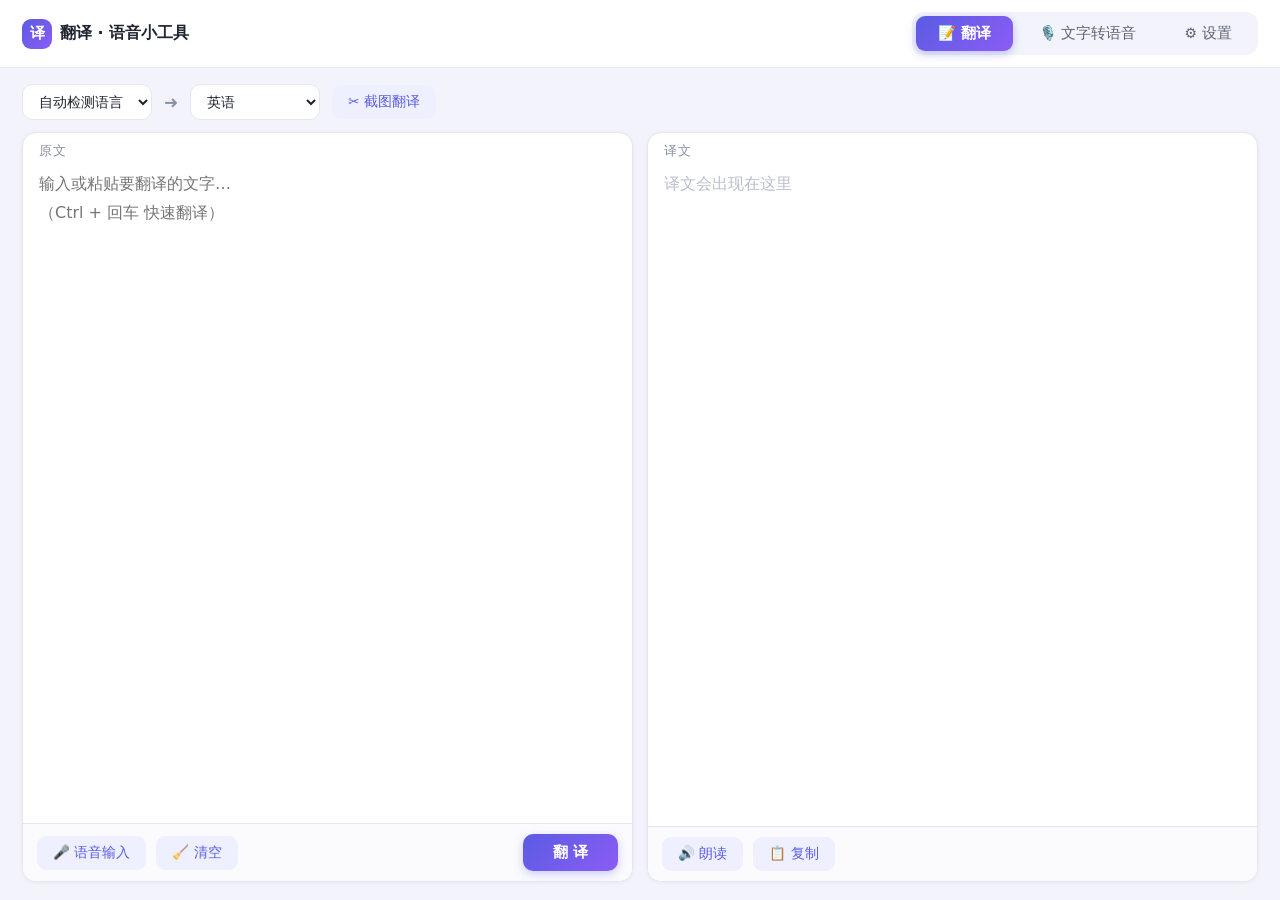
==== TranslationTool/static/index.html @ 1ee034ca "初始提交：Windows 实用小工具合集（仅源码） 收录 5 个工具：ApkInstallTool / FileTransferTool / InstallationTools / Translati" ====
<!DOCTYPE html>
<html lang="zh-CN">
<head>
<meta charset="UTF-8">
<meta name="viewport" content="width=device-width, initial-scale=1.0">
<title>翻译 · 语音小工具</title>
<style>
  :root{
    --bg:#f3f4fb; --card:#ffffff; --ink:#1f2430; --muted:#8a90a3;
    --line:#e4e6f0; --brand:#5b5ce2; --brand2:#8b5cf6; --brand-soft:#eef0ff;
    --grad:linear-gradient(135deg,#5b5ce2,#8b5cf6);
  }
  *{margin:0; padding:0; box-sizing:border-box;}
  html,body{height:100%;}
  body{
    font-family:"Microsoft YaHei","PingFang SC",-apple-system,system-ui,sans-serif;
    background:var(--bg); color:var(--ink); font-size:15px;
    display:flex; flex-direction:column; overflow:hidden;
  }

  /* ===== 顶栏：品牌 + 页签 ===== */
  header{
    flex:none; display:flex; align-items:center; gap:18px;
    padding:12px 22px; background:var(--card); border-bottom:1px solid var(--line);
  }
  .brand{font-size:16px; font-weight:700; display:flex; align-items:center; gap:8px; white-space:nowrap;}
  .brand .logo{
    width:30px; height:30px; border-radius:9px; background:var(--grad);
    color:#fff; display:flex; align-items:center; justify-content:center; font-size:15px;
  }
  .tabs{
    margin-left:auto; display:flex; background:var(--bg);
    border-radius:12px; padding:4px; gap:4px;
  }
  .tab{
    border:none; background:transparent; cursor:pointer;
    padding:8px 22px; border-radius:9px; font-size:14.5px; font-family:inherit;
    color:#5d6275; transition:all .15s; white-space:nowrap;
  }
  .tab:hover{color:var(--brand);}
  .tab.active{background:var(--grad); color:#fff; font-weight:600; box-shadow:0 3px 10px rgba(91,92,226,.35);}

  /* ===== 页面容器 ===== */
  main{flex:1; min-height:0; padding:16px 22px 18px;}
  .page{display:none; height:100%;}
  .page.active{display:flex; flex-direction:column; gap:12px;}

  select,button{font-family:inherit;}
  select{
    font-size:14px; padding:8px 12px; border-radius:10px;
    border:1px solid var(--line); background:var(--card); cursor:pointer; color:var(--ink);
  }
  select:focus,textarea:focus{outline:2px solid var(--brand); border-color:transparent;}

  .btn-main{
    background:var(--grad); color:#fff; border:none; cursor:pointer;
    padding:9px 30px; font-size:15px; border-radius:10px; font-weight:600;
    box-shadow:0 3px 10px rgba(91,92,226,.3); transition:opacity .15s, transform .1s;
  }
  .btn-main:hover{opacity:.92;}
  .btn-main:active{transform:scale(.98);}
  .btn-main:disabled{opacity:.5; cursor:not-allowed;}
  .btn-ghost{
    background:var(--brand-soft); color:var(--brand); border:none; cursor:pointer;
    padding:8px 16px; border-radius:9px; font-size:13.5px;
  }
  .btn-ghost:hover{background:#e1e4ff;}

  .hint{font-size:13px; color:var(--muted);}
  .hint.err{color:#d33;}
  .hint.ok{color:#16a34a;}
  .spin{display:inline-block; animation:r 1s linear infinite;}
  @keyframes r{to{transform:rotate(360deg);}}

  /* ===== 翻译页：左右双栏 ===== */
  .lang-bar{flex:none; display:flex; align-items:center; gap:12px;}
  .lang-bar .arrow{color:var(--muted); font-size:17px;}
  .panes{flex:1; min-height:0; display:flex; gap:14px;}
  .pane{
    flex:1; min-width:0; display:flex; flex-direction:column;
    background:var(--card); border:1px solid var(--line); border-radius:14px;
    overflow:hidden; box-shadow:0 1px 4px rgba(31,36,48,.05);
  }
  .pane-label{flex:none; font-size:12.5px; color:var(--muted); letter-spacing:.06em; padding:10px 16px 0;}
  .pane textarea{
    flex:1; min-height:0; border:none; resize:none; padding:10px 16px 12px;
    font-size:16px; line-height:1.8; font-family:inherit; background:transparent;
  }
  .pane .result{
    flex:1; min-height:0; overflow:auto; padding:10px 16px 12px;
    font-size:16px; line-height:1.8; white-space:pre-wrap;
    user-select:text; -webkit-user-select:text; cursor:text;
  }
  .pane .result::selection{background:#cfd2ff;}
  .pane .result:empty::before{content:"译文会出现在这里"; color:#b9bdcc;}
  .pane-foot{
    flex:none; display:flex; align-items:center; gap:10px;
    padding:10px 14px; border-top:1px solid var(--line); background:#fbfbfe;
  }
  .pane-foot .grow{flex:1;}
  audio{height:34px;}
  #trAudio{display:none; width:240px;}

  /* ===== 文字转语音页 ===== */
  .tts-card{
    flex:1; min-height:0; display:flex; flex-direction:column;
    background:var(--card); border:1px solid var(--line); border-radius:14px;
    overflow:hidden; box-shadow:0 1px 4px rgba(31,36,48,.05);
  }
  .tts-card textarea{flex:1; min-height:0; border:none; resize:none; padding:14px 18px; font-size:16px; line-height:1.8; font-family:inherit;}
  .tts-bar{
    flex:none; display:flex; align-items:center; gap:14px; flex-wrap:wrap;
    background:var(--card); border:1px solid var(--line); border-radius:14px;
    padding:14px 18px; box-shadow:0 1px 4px rgba(31,36,48,.05);
  }
  .tts-bar label{font-size:14px; color:#5d6275;}
  input[type=range]{width:150px; accent-color:var(--brand); vertical-align:middle;}
  .tts-out{flex:none; display:flex; align-items:center; gap:14px; min-height:40px; flex-wrap:wrap;}
  #ttsAudio{display:none; flex:1; min-width:220px; max-width:420px;}
  .dl{display:none;}

  /* ===== 设置页 ===== */
  .set-wrap{flex:1; min-height:0; overflow:auto; display:flex; flex-direction:column; gap:12px; align-items:center;}
  .set-card{
    width:100%; max-width:640px; background:var(--card);
    border:1px solid var(--line); border-radius:14px; box-shadow:0 1px 4px rgba(31,36,48,.05);
    padding:6px 22px;
  }
  .set-row{
    display:flex; align-items:center; gap:14px; padding:14px 0;
    border-bottom:1px solid var(--line);
  }
  .set-card .set-row:last-child{border-bottom:none;}
  .set-row .lab{width:150px; flex:none; font-size:14.5px;}
  .set-row .lab small{display:block; color:var(--muted); font-size:12px; font-weight:400; margin-top:2px;}
  .set-row select{min-width:230px;}
  .hotkey-input{
    font-family:inherit; font-size:14px; padding:8px 12px; border-radius:10px;
    border:1px solid var(--line); background:var(--card); color:var(--ink);
    width:210px; cursor:pointer; text-align:center;
  }
  .hotkey-input:focus{outline:2px solid var(--brand); border-color:transparent; background:var(--brand-soft);}
  .switch{position:relative; width:46px; height:25px; flex:none;}
  .switch input{opacity:0; width:0; height:0;}
  .switch .knob{
    position:absolute; inset:0; background:#d6d9e6; border-radius:99px; transition:.2s; cursor:pointer;
  }
  .switch .knob::before{
    content:""; position:absolute; width:19px; height:19px; left:3px; top:3px;
    background:#fff; border-radius:50%; transition:.2s; box-shadow:0 1px 3px rgba(0,0,0,.2);
  }
  .switch input:checked + .knob{background:var(--brand);}
  .switch input:checked + .knob::before{transform:translateX(21px);}
  .about{
    width:100%; max-width:640px; text-align:center;
    font-size:12.5px; color:var(--muted); line-height:1.9;
  }

  /* ===== 窄窗口适配 ===== */
  @media (max-width:760px){
    body{overflow:auto;}
    header{flex-wrap:wrap; gap:10px;}
    .tabs{margin-left:0;}
    .panes{flex-direction:column;}
    .pane textarea,.pane .result{min-height:140px;}
    .set-row{flex-wrap:wrap;}
  }
</style>
</head>
<body>

<header>
  <div class="brand"><span class="logo">译</span>翻译 · 语音小工具</div>
  <div class="tabs">
    <button class="tab active" id="tabTrans">📝 翻译</button>
    <button class="tab" id="tabTts">🎙️ 文字转语音</button>
    <button class="tab" id="tabSet">⚙️ 设置</button>
  </div>
</header>

<main>
  <!-- ===== 页签一：翻译 ===== -->
  <div class="page active" id="pageTrans">
    <div class="lang-bar">
      <select id="srcLang"><option value="auto" selected>自动检测语言</option></select>
      <span class="arrow">➜</span>
      <select id="dstLang"></select>
      <button class="btn-ghost" id="btnSnip" title="框选屏幕上任意区域，自动识别文字并翻译">✂️ 截图翻译</button>
      <span class="hint" id="trHint"></span>
    </div>
    <div class="panes">
      <div class="pane">
        <div class="pane-label">原文</div>
        <textarea id="srcText" placeholder="输入或粘贴要翻译的文字…&#10;（Ctrl + 回车 快速翻译）"></textarea>
        <div class="pane-foot">
          <button class="btn-ghost" id="btnMic" title="对着麦克风说话，自动变成文字">🎤 语音输入</button>
          <button class="btn-ghost" id="btnClear">🧹 清空</button>
          <span class="grow"></span>
          <button class="btn-main" id="btnTranslate">翻 译</button>
        </div>
      </div>
      <div class="pane">
        <div class="pane-label">译文</div>
        <div class="result" id="trResult"></div>
        <div class="pane-foot">
          <button class="btn-ghost" id="btnSpeak">🔊 朗读</button>
          <button class="btn-ghost" id="btnCopy">📋 复制</button>
          <button class="btn-ghost dl" id="btnTrDownload">⬇️ 下载朗读</button>
          <span class="grow"></span>
          <audio id="trAudio" controls></audio>
        </div>
      </div>
    </div>
  </div>

  <!-- ===== 页签二：文字转语音 ===== -->
  <div class="page" id="pageTts">
    <div class="tts-card">
      <div class="pane-label">想做成语音的文字</div>
      <textarea id="ttsText" placeholder="输入文字，支持中文、英文、日语等多种语言…"></textarea>
    </div>
    <div class="tts-bar">
      <label>声音</label>
      <select id="ttsVoice"></select>
      <label>语速</label>
      <input type="range" id="ttsRate" min="-50" max="100" value="0" step="10">
      <span class="hint" id="rateVal">正常</span>
      <span style="flex:1"></span>
      <span class="hint" id="ttsHint"></span>
      <button class="btn-main" id="btnTts">🎵 生成语音</button>
    </div>
    <div class="tts-out">
      <audio id="ttsAudio" controls></audio>
      <button class="btn-ghost dl" id="ttsDl">⬇️ 下载 MP3</button>
      <span style="flex:1"></span>
      <button class="btn-ghost" id="btnOpenDir">📂 打开语音文件夹</button>
    </div>
  </div>

  <!-- ===== 页签三：设置 ===== -->
  <div class="page" id="pageSet">
    <div class="set-wrap">
      <div class="set-card">
        <div class="set-row">
          <div class="lab">默认目标语言<small>中文内容翻译成什么；外语内容会自动翻成中文</small></div>
          <select id="setTarget"></select>
        </div>
        <div class="set-row">
          <div class="lab">翻译引擎<small>「自动」会探测网络：能连谷歌用谷歌，连不上（没开VPN）自动换必应</small></div>
          <select id="setEngine">
            <option value="auto">自动（推荐，谷歌↔必应智能切换）</option>
            <option value="google">谷歌翻译（需要代理/VPN）</option>
            <option value="bing">必应翻译（国内直连）</option>
            <option value="mymemory">MyMemory（备用）</option>
          </select>
        </div>
        <div class="set-row">
          <div class="lab">默认声音<small>朗读和生成语音默认用谁的声音</small></div>
          <select id="setVoice"></select>
        </div>
        <div class="set-row">
          <div class="lab">默认语速</div>
          <input type="range" id="setRate" min="-50" max="100" value="0" step="10">
          <span class="hint" id="setRateVal">正常</span>
        </div>
        <div class="set-row">
          <div class="lab">截图翻译快捷键<small>在任何软件里按下都能直接截图翻译</small></div>
          <input class="hotkey-input" id="setHotkey" readonly placeholder="点这里，再按下组合键">
          <button class="btn-ghost" id="btnClearHotkey">不用快捷键</button>
        </div>
        <div class="set-row">
          <div class="lab">截图后弹到主窗口<small>关掉的话，译文直接"贴"回截图原位置显示（像汉化补丁一样）</small></div>
          <label class="switch"><input type="checkbox" id="setSnipToWindow"><span class="knob"></span></label>
        </div>
        <div class="set-row">
          <div class="lab">划词翻译<small>在任何软件里用鼠标划选文字，旁边弹「译」按钮，点一下出译文</small></div>
          <label class="switch"><input type="checkbox" id="setSelection"><span class="knob"></span></label>
        </div>
        <div class="set-row">
          <div class="lab">划词时需按住 Ctrl<small>开启后，只有按住 Ctrl 划选才弹按钮，避免误触</small></div>
          <label class="switch"><input type="checkbox" id="setSelectionCtrl"><span class="knob"></span></label>
        </div>
        <div class="set-row">
          <div class="lab">开机自动启动<small>开电脑后自动打开本软件</small></div>
          <label class="switch"><input type="checkbox" id="setAutostart"><span class="knob"></span></label>
        </div>
        <div class="set-row">
          <div class="lab">语音保存位置<small>点"下载"时才存到这里；朗读/试听不会存文件</small></div>
          <div style="flex:1; min-width:0; display:flex; flex-direction:column; gap:8px;">
            <span class="hint" id="audioDirPath" style="word-break:break-all;">…</span>
            <div style="display:flex; gap:8px; flex-wrap:wrap;">
              <button class="btn-ghost" id="btnChooseDir">📁 修改保存位置</button>
              <button class="btn-ghost" id="btnOpenDir2">📂 打开文件夹</button>
            </div>
          </div>
        </div>
        <div class="set-row">
          <span class="grow" style="flex:1"></span>
          <span class="hint" id="setHint"></span>
          <button class="btn-main" id="btnSaveSet">💾 保存设置</button>
        </div>
      </div>
      <div class="about">
        翻译·语音小工具 v1.1 ｜ 翻译：谷歌 / MyMemory 免费接口 ｜ 语音：微软 edge-tts ｜ 截图文字识别：RapidOCR（本地离线）<br>
        翻译和生成语音需要联网；截图识别完全在本机完成
      </div>
    </div>
  </div>
</main>

<script>
const $ = id => document.getElementById(id);

// ---------- 页签切换 ----------
const PAGES = { trans: ["tabTrans", "pageTrans"], tts: ["tabTts", "pageTts"], set: ["tabSet", "pageSet"] };
function switchTab(name) {
  for (const [key, [tabId, pageId]] of Object.entries(PAGES)) {
    $(tabId).classList.toggle("active", key === name);
    $(pageId).classList.toggle("active", key === name);
  }
}
$("tabTrans").onclick = () => switchTab("trans");
$("tabTts").onclick = () => switchTab("tts");
$("tabSet").onclick = () => switchTab("set");
if (location.hash === "#tts") switchTab("tts");
if (location.hash === "#set") switchTab("set");

// ---------- 语言与声音清单 ----------
const LANGS = [
  ["zh-CN", "中文（简体）"], ["zh-TW", "中文（繁体）"], ["en", "英语"],
  ["ja", "日语"], ["ko", "韩语"], ["fr", "法语"], ["de", "德语"],
  ["es", "西班牙语"], ["ru", "俄语"], ["pt", "葡萄牙语"], ["it", "意大利语"],
  ["vi", "越南语"], ["th", "泰语"], ["ar", "阿拉伯语"]
];
const VOICES = [
  ["中文", [
    ["zh-CN-XiaoxiaoNeural", "晓晓（普通话·女·自然）"],
    ["zh-CN-XiaoyiNeural", "晓伊（普通话·女·温柔）"],
    ["zh-CN-YunxiNeural", "云希（普通话·男·清爽）"],
    ["zh-CN-YunjianNeural", "云健（普通话·男·浑厚）"],
    ["zh-TW-HsiaoChenNeural", "曉臻（台湾腔·女）"],
    ["zh-HK-HiuMaanNeural", "曉曼（粤语·女）"]
  ]],
  ["英语", [
    ["en-US-AriaNeural", "Aria（美式·女）"],
    ["en-US-GuyNeural", "Guy（美式·男）"],
    ["en-GB-SoniaNeural", "Sonia（英式·女）"]
  ]],
  ["其他语言", [
    ["ja-JP-NanamiNeural", "Nanami（日语·女）"],
    ["ko-KR-SunHiNeural", "SunHi（韩语·女）"],
    ["fr-FR-DeniseNeural", "Denise（法语·女）"],
    ["de-DE-KatjaNeural", "Katja（德语·女）"],
    ["es-ES-ElviraNeural", "Elvira（西班牙语·女）"],
    ["ru-RU-SvetlanaNeural", "Svetlana（俄语·女）"]
  ]]
];
// 翻译结果朗读时，按目标语言自动挑一个合适的声音
const VOICE_BY_LANG = {
  "zh-CN": "zh-CN-XiaoxiaoNeural", "zh-TW": "zh-TW-HsiaoChenNeural",
  "en": "en-US-AriaNeural", "ja": "ja-JP-NanamiNeural", "ko": "ko-KR-SunHiNeural",
  "fr": "fr-FR-DeniseNeural", "de": "de-DE-KatjaNeural", "es": "es-ES-ElviraNeural",
  "ru": "ru-RU-SvetlanaNeural", "pt": "pt-BR-FranciscaNeural", "it": "it-IT-ElsaNeural",
  "vi": "vi-VN-HoaiMyNeural", "th": "th-TH-PremwadeeNeural", "ar": "ar-SA-ZariyahNeural"
};

const srcSel = $("srcLang"), dstSel = $("dstLang");
for (const [code, name] of LANGS) {
  srcSel.add(new Option(name, code));
  dstSel.add(new Option(name, code));
  $("setTarget").add(new Option(name, code));
}
function fillVoices(sel) {
  for (const [group, voices] of VOICES) {
    const og = document.createElement("optgroup");
    og.label = group;
    for (const [code, name] of voices) og.appendChild(new Option(name, code));
    sel.appendChild(og);
  }
}
fillVoices($("ttsVoice"));
fillVoices($("setVoice"));
dstSel.value = "en";

async function post(url, body) {
  const r = await fetch(url, {
    method: "POST",
    headers: { "Content-Type": "application/json" },
    body: JSON.stringify(body)
  });
  // 错误响应不一定是 JSON（比如意外的 500 页面），兜底给中文提示
  const data = await r.json().catch(() => ({}));
  if (!r.ok) throw new Error(data.error || `请求失败（${r.status}），请重试`);
  return data;
}

// ---------- 快捷键录入 ----------
function formatCombo(combo) {
  if (!combo) return "";
  return combo.split("+").map(p => p === "ctrl" ? "Ctrl" : p === "alt" ? "Alt"
    : p === "shift" ? "Shift" : p === "win" ? "Win" : p.toUpperCase()).join(" + ");
}
const hotkeyInput = $("setHotkey");
hotkeyInput.dataset.combo = "";
hotkeyInput.addEventListener("keydown", e => {
  e.preventDefault();
  if (["Control", "Alt", "Shift", "Meta"].includes(e.key)) return; // 还没按主键
  const mods = [];
  if (e.ctrlKey) mods.push("ctrl");
  if (e.altKey) mods.push("alt");
  if (e.shiftKey) mods.push("shift");
  if (e.metaKey) mods.push("win");
  // 用物理键位 e.code 而不是 e.key：Shift+数字会变成符号、欧洲键盘 AltGr、中文输入法都会把 e.key 搞乱
  const c = e.code;
  let k = null;
  if (/^Key[A-Z]$/.test(c)) k = c[3].toLowerCase();
  else if (/^Digit[0-9]$/.test(c)) k = c[5];
  else if (/^F([1-9]|1[0-2])$/.test(c)) k = c.toLowerCase();
  if (!k) return; // 只支持 字母/数字/F1-F12
  if (!mods.length) {
    $("setHint").textContent = "要带上 Ctrl / Alt / Shift 一起按";
    $("setHint").className = "hint err";
    return;
  }
  $("setHint").textContent = "";
  hotkeyInput.dataset.combo = mods.concat(k).join("+");
  hotkeyInput.value = formatCombo(hotkeyInput.dataset.combo);
});
$("btnClearHotkey").onclick = () => {
  hotkeyInput.dataset.combo = "";
  hotkeyInput.value = "";
};

// 截图/划词的默认方向：外语→中文；中文为主才用当前选的目标语言
function smartTargetFor(text) {
  const compact = text.replace(/\s/g, "");
  const cjk = (compact.match(/[一-鿿]/g) || []).length;
  return cjk / Math.max(compact.length, 1) >= 0.25 ? null : "zh-CN";
}

// 全局快捷键截完图后，后台会调用这两个函数把结果送进页面
window.snipFromHotkey = text => {
  switchTab("trans");
  const t = smartTargetFor(text);
  if (t) dstSel.value = t;
  $("srcText").value = text;
  $("btnTranslate").click();
};
window.snipHotkeyError = msg => {
  switchTab("trans");
  $("trHint").textContent = msg;
  $("trHint").className = "hint err";
};

// ---------- 设置：启动时读取并应用 ----------
function rateText(v) { return v === 0 ? "正常" : (v > 0 ? `快 ${v}%` : `慢 ${-v}%`); }
async function loadSettings() {
  try {
    const s = await (await fetch("/api/settings")).json();
    dstSel.value = s.target;
    $("setTarget").value = s.target;
    $("setEngine").value = s.engine;
    $("ttsVoice").value = s.voice;
    $("setVoice").value = s.voice;
    $("ttsRate").value = s.rate;
    $("setRate").value = s.rate;
    $("rateVal").textContent = rateText(+s.rate);
    $("setRateVal").textContent = rateText(+s.rate);
    $("setAutostart").checked = !!s.autostart;
    $("setSnipToWindow").checked = s.snip_to_window !== false;
    $("setSelection").checked = !!s.selection_translate;
    $("setSelectionCtrl").checked = !!s.selection_require_ctrl;
    $("audioDirPath").textContent = s.audio_dir_effective || "（程序默认文件夹）";
    hotkeyInput.dataset.combo = s.hotkey || "";
    hotkeyInput.value = formatCombo(s.hotkey || "");
    $("btnSnip").title = s.hotkey
      ? `框选屏幕上任意区域，自动识别文字并翻译（快捷键 ${formatCombo(s.hotkey)}）`
      : "框选屏幕上任意区域，自动识别文字并翻译";
  } catch (e) { /* 读不到就用默认值 */ }
}
loadSettings();

$("setRate").oninput = () => { $("setRateVal").textContent = rateText(+$("setRate").value); };
$("btnSaveSet").onclick = async () => {
  const hint = $("setHint");
  const btn = $("btnSaveSet");
  btn.disabled = true;
  try {
    const data = await post("/api/settings", {
      target: $("setTarget").value,
      engine: $("setEngine").value,
      voice: $("setVoice").value,
      rate: +$("setRate").value,
      autostart: $("setAutostart").checked,
      hotkey: hotkeyInput.dataset.combo || "",
      snip_to_window: $("setSnipToWindow").checked,
      selection_translate: $("setSelection").checked,
      selection_require_ctrl: $("setSelectionCtrl").checked
    });
    // 立即应用到界面
    dstSel.value = $("setTarget").value;
    $("ttsVoice").value = $("setVoice").value;
    $("ttsRate").value = $("setRate").value;
    $("rateVal").textContent = rateText(+$("setRate").value);
    hint.textContent = data.note ? `✅ 已保存（${data.note}）` : "✅ 已保存";
    hint.className = "hint ok";
    setTimeout(() => { hint.textContent = ""; }, 4000);
  } catch (e) {
    hint.textContent = e.message; hint.className = "hint err";
  } finally {
    btn.disabled = false;
  }
};
$("btnOpenDir2").onclick = () => fetch("/api/open-audio-dir", { method: "POST" }).catch(() => {});
$("btnChooseDir").onclick = async () => {
  const hint = $("setHint");
  try {
    const data = await post("/api/choose-audio-dir", {});
    if (data.cancelled) return;
    $("audioDirPath").textContent = data.dir;
    hint.textContent = "✅ 语音保存位置已改";
    hint.className = "hint ok";
    setTimeout(() => { hint.textContent = ""; }, 4000);
  } catch (e) {
    hint.textContent = e.message; hint.className = "hint err";
    setTimeout(() => { hint.textContent = ""; }, 5000);
  }
};

// ---------- 翻译 ----------
$("btnTranslate").onclick = async () => {
  const text = $("srcText").value.trim();
  const hint = $("trHint");
  if (!text) { hint.textContent = "请先输入要翻译的内容"; hint.className = "hint err"; return; }
  const btn = $("btnTranslate");
  btn.disabled = true;
  hint.className = "hint";
  hint.innerHTML = '<span class="spin">⏳</span> 翻译中…';
  try {
    const data = await post("/api/translate", {
      text, source: srcSel.value, target: dstSel.value
    });
    $("trResult").textContent = data.translated;
    hint.textContent = "";
    // 译文变了，上一段朗读和它的"下载朗读"就失效了，先收起来
    lastTrTts = null;
    $("btnTrDownload").style.display = "none";
    $("trAudio").style.display = "none";
  } catch (e) {
    hint.textContent = e.message; hint.className = "hint err";
  } finally {
    btn.disabled = false;
  }
};
$("srcText").addEventListener("keydown", e => {
  if (e.ctrlKey && e.key === "Enter") $("btnTranslate").click();
});
$("btnClear").onclick = () => {
  $("srcText").value = "";
  $("trResult").textContent = "";
  $("trAudio").style.display = "none";
  $("btnTrDownload").style.display = "none";
  lastTrTts = null;
  $("trHint").textContent = "";
  $("srcText").focus();
};

// ---------- 截图翻译 ----------
$("btnSnip").onclick = async () => {
  const hint = $("trHint");
  const btn = $("btnSnip");
  btn.disabled = true;
  hint.className = "hint";
  hint.innerHTML = '<span class="spin">⏳</span> 请框选屏幕区域（Esc 取消），识别中…';
  try {
    const data = await post("/api/snip", {});
    if (data.cancelled) {
      hint.textContent = "已取消截图";
      setTimeout(() => { if (hint.textContent === "已取消截图") hint.textContent = ""; }, 3000);
      return;
    }
    if (data.inplace) { hint.textContent = ""; return; } // 就地贴图翻译：译文已盖回截图位置
    const t = smartTargetFor(data.text);
    if (t) dstSel.value = t;
    $("srcText").value = data.text;
    hint.textContent = "";
    $("btnTranslate").click();
  } catch (e) {
    hint.textContent = e.message; hint.className = "hint err";
  } finally {
    btn.disabled = false;
  }
};

// 朗读/试听：从后端拿音频流，在浏览器内存里直接播放，不在语音文件夹留文件
async function playTts(audioEl, params) {
  const r = await fetch("/api/tts", {
    method: "POST",
    headers: { "Content-Type": "application/json" },
    body: JSON.stringify(params)
  });
  if (!r.ok) {
    const d = await r.json().catch(() => ({}));
    throw new Error(d.error || `生成语音失败（${r.status}），请重试`);
  }
  const blob = await r.blob();
  if (audioEl._url) URL.revokeObjectURL(audioEl._url); // 回收上一段，免得内存越积越多
  audioEl._url = URL.createObjectURL(blob);
  audioEl.src = audioEl._url;
  audioEl.style.display = "block";
  audioEl.play();
}

// 朗读翻译结果
let lastTrTts = null; // 记住译文朗读的参数，点"下载朗读"时拿它去保存
$("btnSpeak").onclick = async () => {
  const text = $("trResult").textContent;
  if (!text) return;
  const btn = $("btnSpeak");
  btn.disabled = true; btn.textContent = "⏳ 生成中…";
  try {
    const voice = VOICE_BY_LANG[dstSel.value] || "zh-CN-XiaoxiaoNeural";
    const params = { text, voice, rate: 0 };
    await playTts($("trAudio"), params);
    lastTrTts = params;
    $("btnTrDownload").style.display = "inline-block"; // 朗读成功后才出现"下载朗读"
  } catch (e) {
    $("trHint").textContent = e.message; $("trHint").className = "hint err";
  } finally {
    btn.disabled = false; btn.textContent = "🔊 朗读";
  }
};

// 下载朗读：点了才把这段朗读语音存进语音文件夹
$("btnTrDownload").onclick = async () => {
  if (!lastTrTts) return;
  const hint = $("trHint");
  const btn = $("btnTrDownload");
  btn.disabled = true; btn.textContent = "⏳ 保存中…";
  try {
    const data = await post("/api/save-tts", lastTrTts);
    hint.textContent = `✅ 已保存到：${data.dir}`;
    hint.className = "hint ok";
    setTimeout(() => { if (hint.className === "hint ok") hint.textContent = ""; }, 5000);
  } catch (e) {
    hint.textContent = e.message; hint.className = "hint err";
  } finally {
    btn.disabled = false; btn.textContent = "⬇️ 下载朗读";
  }
};

// 复制结果
$("btnCopy").onclick = async () => {
  if (!$("trResult").textContent) return;
  await navigator.clipboard.writeText($("trResult").textContent);
  const btn = $("btnCopy");
  btn.textContent = "✅ 已复制";
  setTimeout(() => btn.textContent = "📋 复制", 1500);
};

// ---------- 语音输入（说话转文字） ----------
const SR = window.SpeechRecognition || window.webkitSpeechRecognition;
if (!SR) $("btnMic").style.display = "none"; // 内核不支持时直接隐藏
let recognizing = false, rec = null;
$("btnMic").onclick = () => {
  if (!SR) return;
  if (recognizing) { rec.stop(); return; }
  rec = new SR();
  rec.lang = srcSel.value === "auto" ? "zh-CN" : srcSel.value;
  rec.interimResults = false;
  rec.continuous = false;
  rec.onstart = () => {
    recognizing = true;
    $("btnMic").textContent = "🔴 正在听，再点一下结束";
  };
  rec.onresult = e => {
    const t = e.results[0][0].transcript;
    const box = $("srcText");
    box.value = box.value ? box.value + " " + t : t;
  };
  rec.onerror = e => {
    if (e.error === "not-allowed") {
      alert("麦克风权限被拒绝了，请允许使用麦克风后再试。");
    } else if (e.error === "network" || e.error === "service-not-allowed") {
      $("btnMic").style.display = "none";
      alert("当前软件窗口不支持语音输入（系统内核限制），其他功能不受影响。");
    }
  };
  rec.onend = () => {
    recognizing = false;
    $("btnMic").textContent = "🎤 语音输入";
  };
  rec.start();
};

// ---------- 文字转语音 ----------
$("ttsRate").oninput = () => { $("rateVal").textContent = rateText(+$("ttsRate").value); };

let lastTts = null; // 记住最近一次试听用的文字/声音/语速，点"下载"时拿它去保存
$("btnTts").onclick = async () => {
  const text = $("ttsText").value.trim();
  const hint = $("ttsHint");
  if (!text) { hint.textContent = "请先输入文字"; hint.className = "hint err"; return; }
  const btn = $("btnTts");
  btn.disabled = true;
  hint.className = "hint";
  hint.innerHTML = '<span class="spin">⏳</span> 生成中…';
  try {
    const params = { text, voice: $("ttsVoice").value, rate: +$("ttsRate").value };
    await playTts($("ttsAudio"), params);
    lastTts = params;
    $("ttsDl").style.display = "inline-block";
    hint.textContent = '试听满意后，点"下载 MP3"保存到文件夹';
    hint.className = "hint";
  } catch (e) {
    hint.textContent = e.message; hint.className = "hint err";
  } finally {
    btn.disabled = false;
  }
};

// 点了下载才真正把语音存进语音文件夹
$("ttsDl").onclick = async () => {
  if (!lastTts) return;
  const hint = $("ttsHint");
  const btn = $("ttsDl");
  btn.disabled = true; btn.textContent = "⏳ 保存中…";
  try {
    const data = await post("/api/save-tts", lastTts);
    hint.textContent = `✅ 已保存到：${data.dir}`;
    hint.className = "hint ok";
  } catch (e) {
    hint.textContent = e.message; hint.className = "hint err";
  } finally {
    btn.disabled = false; btn.textContent = "⬇️ 下载 MP3";
  }
};

$("btnOpenDir").onclick = () => fetch("/api/open-audio-dir", { method: "POST" }).catch(() => {});
</script>
</body>
</html>
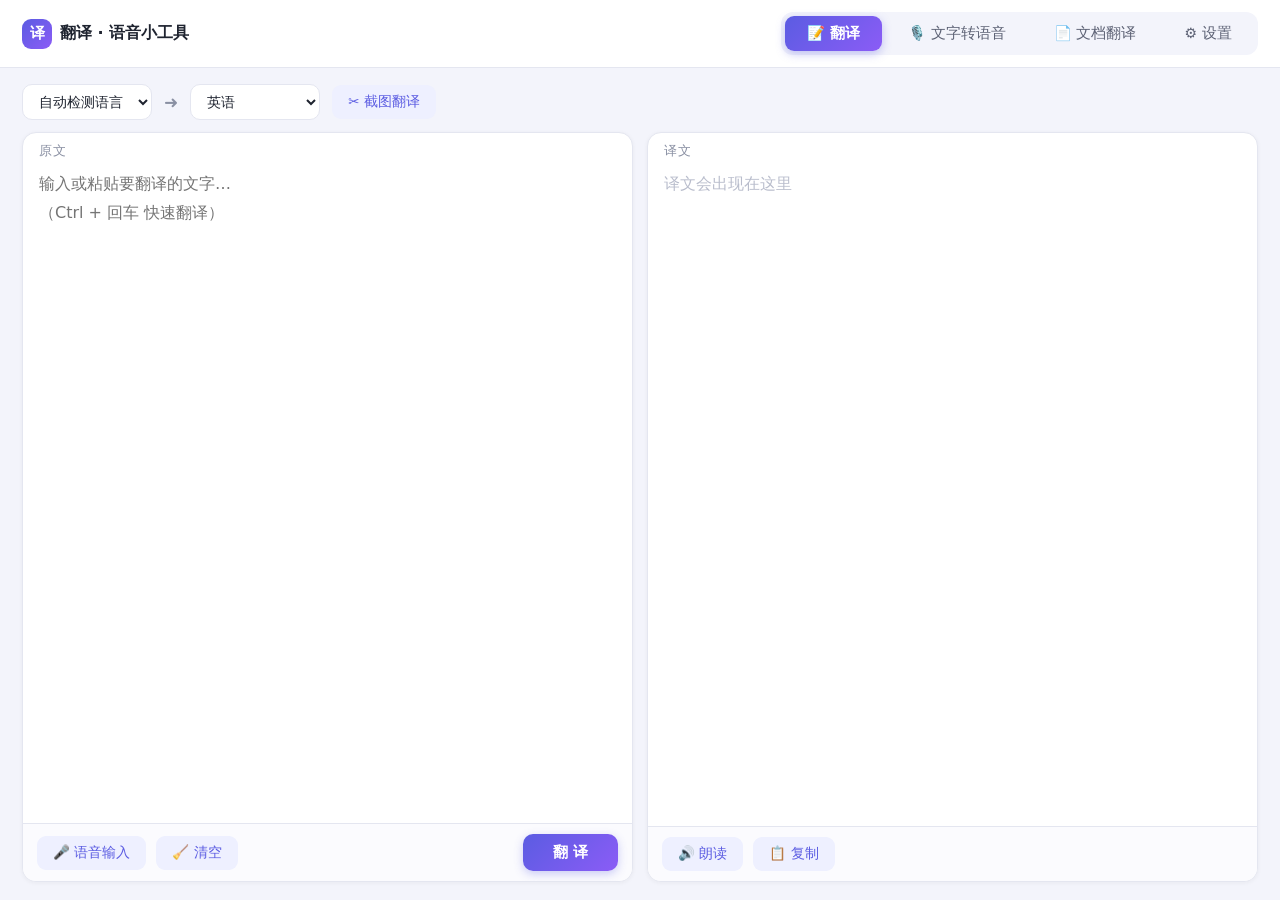
==== commit 2b4184cf: "新增文档翻译并改进传输续传" ====
--- a/TranslationTool/static/index.html
+++ b/TranslationTool/static/index.html
@@ -119,6 +119,42 @@
   #ttsAudio{display:none; flex:1; min-width:220px; max-width:420px;}
   .dl{display:none;}
 
+  /* ===== 文档翻译页 ===== */
+  .doc-card{
+    flex:1; min-height:0; display:flex; flex-direction:column;
+    background:var(--card); border:1px solid var(--line); border-radius:14px;
+    overflow:hidden; box-shadow:0 1px 4px rgba(31,36,48,.05);
+  }
+  .doc-drop{flex:1; min-height:0; overflow:auto; padding:14px 16px;}
+  .doc-drop.over{background:var(--brand-soft); outline:2px dashed var(--brand); outline-offset:-8px;}
+  .doc-empty{
+    height:100%; display:flex; flex-direction:column; align-items:center; justify-content:center;
+    text-align:center; color:var(--muted); font-size:14.5px; line-height:2; gap:2px;
+  }
+  .doc-item{
+    display:flex; align-items:center; gap:12px; padding:10px 12px; border-radius:10px;
+    border:1px solid var(--line); margin-bottom:8px; background:#fbfbfe; font-size:14px;
+  }
+  .doc-item .ico{font-size:18px; flex:none;}
+  .doc-item .info{flex:1; min-width:0;}
+  .doc-item .fname{font-weight:600; white-space:nowrap; overflow:hidden; text-overflow:ellipsis;}
+  .doc-item .fstat{font-size:12.5px; color:var(--muted); margin-top:2px;
+    white-space:nowrap; overflow:hidden; text-overflow:ellipsis;}
+  .doc-item .fstat.ok{color:#16a34a;}
+  .doc-item .fstat.err{color:#d33;}
+  .doc-item .fstat.warn{color:#d97706;}
+  .doc-item .fstat.doing{color:var(--brand);}
+  .doc-item .del{
+    flex:none; border:none; background:transparent; cursor:pointer;
+    color:var(--muted); font-size:16px; padding:4px 6px; border-radius:6px;
+  }
+  .doc-item .del:hover{background:#eef0ff; color:var(--brand);}
+  .doc-export{
+    flex:none; display:flex; align-items:center; gap:8px; min-width:0;
+    color:var(--muted); font-size:12.5px;
+  }
+  .doc-export span{max-width:300px; white-space:nowrap; overflow:hidden; text-overflow:ellipsis;}
+
   /* ===== 设置页 ===== */
   .set-wrap{flex:1; min-height:0; overflow:auto; display:flex; flex-direction:column; gap:12px; align-items:center;}
   .set-card{
@@ -174,6 +210,7 @@
   <div class="tabs">
     <button class="tab active" id="tabTrans">📝 翻译</button>
     <button class="tab" id="tabTts">🎙️ 文字转语音</button>
+    <button class="tab" id="tabDoc">📄 文档翻译</button>
     <button class="tab" id="tabSet">⚙️ 设置</button>
   </div>
 </header>
@@ -237,6 +274,37 @@
     </div>
   </div>
 
+  <!-- ===== 页签：文档翻译 ===== -->
+  <div class="page" id="pageDoc">
+    <div class="lang-bar">
+      <span class="hint">翻译成</span>
+      <select id="docTarget"></select>
+      <button class="btn-ghost" id="docPickFiles">📄 选择文件</button>
+      <button class="btn-ghost" id="docPickFolder">📁 选择文件夹</button>
+      <button class="btn-ghost" id="docExportDir">📤 选择导出路径</button>
+      <span class="doc-export"><span id="docExportPath">默认原文件旁边</span></span>
+      <span class="grow" style="flex:1"></span>
+      <button class="btn-ghost" id="docClear">🧹 清空列表</button>
+    </div>
+    <div class="doc-card">
+      <div id="docDrop" class="doc-drop">
+        <div id="docEmpty" class="doc-empty">
+          点上面的「📄 选择文件」或「📁 选择文件夹」添加要翻译的文档<br>
+          也可以直接把文档拖到这里<br>
+          支持 Word（.docx）、纯文本（.txt）、PDF、Excel（.xlsx）<br>
+          <span style="font-size:12px;color:#b9bdcc">会优先翻译正文说明，保留代码、路径、编号和明显的专业标识；可选择导出文件夹</span>
+        </div>
+        <div id="docList"></div>
+      </div>
+    </div>
+    <div class="tts-bar" style="justify-content:flex-end;">
+      <span class="hint" id="docStatus" style="margin-right:auto;"></span>
+      <button class="btn-ghost" id="docExportDir2">📤 选择导出路径</button>
+      <button class="btn-ghost" id="docOpenExport" style="display:none;">📂 打开导出文件夹</button>
+      <button class="btn-main" id="docStart">🚀 开始翻译</button>
+    </div>
+  </div>
+
   <!-- ===== 页签三：设置 ===== -->
   <div class="page" id="pageSet">
     <div class="set-wrap">
@@ -246,9 +314,9 @@
           <select id="setTarget"></select>
         </div>
         <div class="set-row">
-          <div class="lab">翻译引擎<small>「自动」会探测网络：能连谷歌用谷歌，连不上（没开VPN）自动换必应</small></div>
+          <div class="lab">翻译引擎<small>自动模式：全部翻译精准优先；不可用时自动换直连引擎</small></div>
           <select id="setEngine">
-            <option value="auto">自动（推荐，谷歌↔必应智能切换）</option>
+            <option value="auto">自动（推荐，精准优先，失败自动回退）</option>
             <option value="google">谷歌翻译（需要代理/VPN）</option>
             <option value="bing">必应翻译（国内直连）</option>
             <option value="mymemory">MyMemory（备用）</option>
@@ -312,7 +380,8 @@
 const $ = id => document.getElementById(id);
 
 // ---------- 页签切换 ----------
-const PAGES = { trans: ["tabTrans", "pageTrans"], tts: ["tabTts", "pageTts"], set: ["tabSet", "pageSet"] };
+const PAGES = { trans: ["tabTrans", "pageTrans"], tts: ["tabTts", "pageTts"],
+                doc: ["tabDoc", "pageDoc"], set: ["tabSet", "pageSet"] };
 function switchTab(name) {
   for (const [key, [tabId, pageId]] of Object.entries(PAGES)) {
     $(tabId).classList.toggle("active", key === name);
@@ -321,8 +390,10 @@
 }
 $("tabTrans").onclick = () => switchTab("trans");
 $("tabTts").onclick = () => switchTab("tts");
+$("tabDoc").onclick = () => switchTab("doc");
 $("tabSet").onclick = () => switchTab("set");
 if (location.hash === "#tts") switchTab("tts");
+if (location.hash === "#doc") switchTab("doc");
 if (location.hash === "#set") switchTab("set");
 
 // ---------- 语言与声音清单 ----------
@@ -369,6 +440,7 @@
   srcSel.add(new Option(name, code));
   dstSel.add(new Option(name, code));
   $("setTarget").add(new Option(name, code));
+  $("docTarget").add(new Option(name, code));
 }
 function fillVoices(sel) {
   for (const [group, voices] of VOICES) {
@@ -380,7 +452,11 @@
 }
 fillVoices($("ttsVoice"));
 fillVoices($("setVoice"));
+// 显式默认目标语言=en，避免 /api/settings 读失败（如系统代理劫持 127.0.0.1）时
+// 下拉停在第一项中文，导致"中文翻中文"白干。loadSettings 成功后会被覆盖。
 dstSel.value = "en";
+$("docTarget").value = "en";
+$("setTarget").value = "en";
 
 async function post(url, body) {
   const r = await fetch(url, {
@@ -459,6 +535,7 @@
     const s = await (await fetch("/api/settings")).json();
     dstSel.value = s.target;
     $("setTarget").value = s.target;
+    $("docTarget").value = s.target;
     $("setEngine").value = s.engine;
     $("ttsVoice").value = s.voice;
     $("setVoice").value = s.voice;
@@ -537,6 +614,8 @@
   hint.className = "hint";
   hint.innerHTML = '<span class="spin">⏳</span> 翻译中…';
   try {
+    const smartTarget = smartTargetFor(text);
+    if (srcSel.value === "auto" && smartTarget) dstSel.value = smartTarget;
     const data = await post("/api/translate", {
       text, source: srcSel.value, target: dstSel.value
     });
@@ -579,6 +658,7 @@
       setTimeout(() => { if (hint.textContent === "已取消截图") hint.textContent = ""; }, 3000);
       return;
     }
+    if (data.pinned) { hint.textContent = ""; return; }
     if (data.inplace) { hint.textContent = ""; return; } // 就地贴图翻译：译文已盖回截图位置
     const t = smartTargetFor(data.text);
     if (t) dstSel.value = t;
@@ -737,6 +817,251 @@
 };
 
 $("btnOpenDir").onclick = () => fetch("/api/open-audio-dir", { method: "POST" }).catch(() => {});
+
+// ---------- 文档翻译 ----------
+// status: 'wait'|'doing'|'ok'|'warn'(部分没翻成)|'err'；doneTarget 记上次翻成功的目标语言
+let docFiles = [];
+let docExportDir = "";
+const baseName = p => p.split(/[\\/]/).pop();
+
+function addDocPath(p, origin="local") {
+  if (!p || !/\.(txt|docx|xlsx|pdf)$/i.test(p)) return false;
+  if (docFiles.some(f => f.path === p)) return false;
+  docFiles.push({ path: p, name: baseName(p), status: "wait", detail: "", origin, output: "" });
+  return true;
+}
+
+function renderDoc() {
+  const list = $("docList"), empty = $("docEmpty");
+  if (!docFiles.length) { empty.style.display = "flex"; list.innerHTML = ""; return; }
+  empty.style.display = "none";
+  list.innerHTML = "";
+  for (const f of docFiles) {
+    const ext = (f.name.split(".").pop() || "").toLowerCase();
+    const ico = ext === "pdf" ? "📕" : ext === "docx" ? "📘" : ext === "xlsx" ? "📗" : "📄";
+    const cls = ["ok", "warn", "err", "doing"].includes(f.status) ? f.status : "";
+    const item = document.createElement("div");
+    item.className = "doc-item";
+    item.innerHTML = `<span class="ico">${ico}</span>
+      <div class="info"><div class="fname"></div><div class="fstat ${cls}"></div></div>`;
+    item.querySelector(".fname").textContent = f.name;
+    item.querySelector(".fstat").textContent = f.detail || "待翻译";
+    if (f.output) item.querySelector(".fstat").title = f.output;
+    if (f.status !== "doing") {  // 翻译进行中不让删
+      const del = document.createElement("button");
+      del.className = "del"; del.textContent = "✕"; del.title = "移除";
+      del.onclick = () => { docFiles = docFiles.filter(x => x !== f); renderDoc(); };
+      item.appendChild(del);
+    }
+    list.appendChild(item);
+  }
+}
+
+async function docPick(mode) {
+  const st = $("docStatus");
+  try {
+    const data = await post("/api/doc-pick", { mode });
+    if (data.cancelled) return;
+    let added = 0;
+    for (const p of (data.files || [])) if (addDocPath(p)) added++;
+    renderDoc();
+    st.className = "hint";
+    if (mode === "folder" && (data.files || []).length === 0) st.textContent = "这个文件夹里没有可翻译的文档";
+    else st.textContent = added ? `已添加 ${added} 个文件` : "这些文件已经在列表里了";
+  } catch (e) {
+    st.textContent = e.message; st.className = "hint err";
+  }
+}
+$("docPickFiles").onclick = () => docPick("files");
+$("docPickFolder").onclick = () => docPick("folder");
+async function chooseDocExportDir() {
+  const st = $("docStatus");
+  try {
+    const data = await post("/api/doc-export-dir", {});
+    if (data.cancelled) return;
+    docExportDir = data.dir || "";
+    $("docExportPath").textContent = docExportDir || "默认原文件旁边";
+    $("docOpenExport").style.display = docExportDir ? "inline-block" : "none";
+    st.textContent = docExportDir ? "已选择导出文件夹" : "";
+    st.className = "hint";
+  } catch (e) {
+    st.textContent = e.message; st.className = "hint err";
+  }
+}
+$("docExportDir").onclick = chooseDocExportDir;
+$("docExportDir2").onclick = chooseDocExportDir;
+$("docOpenExport").onclick = async () => {
+  const path = docExportDir || (docFiles.find(f => f.output)?.output || "");
+  if (!path) return;
+  try { await post("/api/open-path", { path }); } catch (e) {
+    $("docStatus").textContent = e.message; $("docStatus").className = "hint err";
+  }
+};
+$("docClear").onclick = () => {
+  docFiles = [];
+  renderDoc();
+  $("docStatus").textContent = "";
+  $("docOpenExport").style.display = docExportDir ? "inline-block" : "none";
+};
+
+let docBusy = false;
+$("docStart").onclick = async () => {
+  const st = $("docStatus");
+  if (docBusy) return;
+  if (!docFiles.length) { st.textContent = "请先添加要翻译的文件"; st.className = "hint err"; return; }
+  const target = $("docTarget").value;
+  if (!docExportDir) {
+    await chooseDocExportDir();
+    if (!docExportDir) {
+      st.textContent = "未选择导出路径，将导出到原文件旁边";
+      st.className = "hint";
+    }
+  }
+  // 没翻成功的、或上次翻的是别的语言的，都要(重)翻——换目标语言后能直接重翻
+  const todo = docFiles.filter(f => f.status !== "ok" || f.doneTarget !== target);
+  if (!todo.length) {
+    st.textContent = "这些文件都已翻成当前语言了。想翻成别的语言，改上面的语言后再点开始"; st.className = "hint"; return;
+  }
+  docBusy = true;
+  // 翻译期间锁住会改列表的操作，避免状态错位
+  for (const id of ["docStart", "docPickFiles", "docPickFolder", "docExportDir", "docExportDir2", "docClear"]) $(id).disabled = true;
+  todo.forEach(f => { f.status = "wait"; f.detail = "排队中…"; });
+  renderDoc();
+  let okN = 0, warnN = 0, errN = 0;
+  try {
+    // 逐个文件翻译：进度可见、断一个只影响一个、界面与磁盘始终一致
+    for (let i = 0; i < todo.length; i++) {
+      const f = todo[i];
+      f.status = "doing"; f.detail = "翻译中…";
+      renderDoc();
+      st.className = "hint";
+      st.innerHTML = `<span class="spin">⏳</span> 正在翻译 第 ${i + 1}/${todo.length} 个：${f.name}`;
+      try {
+        const data = await post("/api/doc-translate", { paths: [f.path], target, export_dir: docExportDir });
+        const r = (data.results || [])[0] || {};
+        if (r.ok && (r.partial || 0) > 0) {
+          f.status = "warn"; f.doneTarget = target;
+          f.output = r.output || "";
+          f.detail = `⚠ 已生成 ${baseName(r.output)}，但有 ${r.partial} 段没翻成（网络不稳，还是原文），建议联网后重翻`;
+          warnN++;
+        } else if (r.ok) {
+          f.status = "ok"; f.doneTarget = target;
+          f.output = r.output || "";
+          f.detail = "✓ 已生成 " + baseName(r.output); okN++;
+        } else {
+          f.status = "err"; f.detail = "✗ " + (r.error || "翻译失败"); errN++;
+        }
+      } catch (e) {
+        f.status = "err"; f.detail = "✗ " + e.message; errN++;
+      }
+      renderDoc();
+    }
+    const parts = [`成功 ${okN} 个`];
+    if (warnN) parts.push(`部分没翻成 ${warnN} 个`);
+    if (errN) parts.push(`失败 ${errN} 个`);
+    st.className = errN ? "hint err" : warnN ? "hint" : "hint ok";
+    st.textContent = "完成：" + parts.join("，") + (errN || warnN ? "（看每个文件后面的说明）" : "，可以打开导出文件夹查看");
+    if (okN || warnN) $("docOpenExport").style.display = "inline-block";
+  } finally {
+    docBusy = false;
+    for (const id of ["docStart", "docPickFiles", "docPickFolder", "docExportDir", "docExportDir2", "docClear"]) $(id).disabled = false;
+  }
+};
+
+// 拖拽添加：能拿到真实路径就直接用；拿不到时上传到程序临时区再翻译。
+const docDrop = $("docDrop");
+const DOC_EXT_RE = /\.(txt|docx|xlsx|pdf)$/i;
+const DOC_DRAG_LIMIT = 300;
+
+function readDirEntries(reader) {
+  return new Promise(resolve => {
+    const all = [];
+    const read = () => reader.readEntries(entries => {
+      if (!entries.length) { resolve(all); return; }
+      all.push(...entries);
+      read();
+    }, () => resolve(all));
+    read();
+  });
+}
+
+async function filesFromEntry(entry, prefix="") {
+  if (!entry) return [];
+  if (entry.isFile) {
+    return new Promise(resolve => entry.file(file => {
+      if (!DOC_EXT_RE.test(file.name || "")) { resolve([]); return; }
+      const rel = prefix ? `${prefix}/${file.name}` : file.name;
+      resolve([{ file, rel }]);
+    }, () => resolve([])));
+  }
+  if (!entry.isDirectory) return [];
+  const entries = await readDirEntries(entry.createReader());
+  const out = [];
+  const dirPrefix = prefix ? `${prefix}/${entry.name}` : entry.name;
+  for (const child of entries) {
+    if (out.length >= DOC_DRAG_LIMIT) break;
+    out.push(...await filesFromEntry(child, dirPrefix));
+  }
+  return out.slice(0, DOC_DRAG_LIMIT);
+}
+
+async function collectDroppedDocs(dt) {
+  const docs = [];
+  const items = Array.from(dt.items || []);
+  if (items.length && items.some(item => item.webkitGetAsEntry)) {
+    for (const item of items) {
+      if (docs.length >= DOC_DRAG_LIMIT) break;
+      const entry = item.webkitGetAsEntry ? item.webkitGetAsEntry() : null;
+      docs.push(...await filesFromEntry(entry));
+    }
+  }
+  if (!docs.length) {
+    for (const file of Array.from(dt.files || [])) {
+      if (DOC_EXT_RE.test(file.name || "")) docs.push({ file, rel: file.name });
+    }
+  }
+  return docs.slice(0, DOC_DRAG_LIMIT);
+}
+
+["dragenter", "dragover"].forEach(ev =>
+  docDrop.addEventListener(ev, e => { e.preventDefault(); docDrop.classList.add("over"); }));
+docDrop.addEventListener("dragleave", e => { if (e.target === docDrop) docDrop.classList.remove("over"); });
+docDrop.addEventListener("drop", async e => {
+  e.preventDefault(); docDrop.classList.remove("over");
+  if (docBusy) return;
+  let added = 0, gotPath = false;
+  const upload = new FormData();
+  const droppedDocs = await collectDroppedDocs(e.dataTransfer);
+  for (const { file, rel } of droppedDocs) {
+    const p = file.path;  // 标准浏览器/WebView2 没有这个属性，会是 undefined
+    if (p) gotPath = true;
+    if (p && addDocPath(p)) added++;
+    else if (!p && DOC_EXT_RE.test(file.name || "")) upload.append("files", file, rel || file.name);
+  }
+  const st = $("docStatus");
+  if (added) { renderDoc(); st.textContent = `已添加 ${added} 个文件`; st.className = "hint"; }
+  if (!gotPath && upload.has("files")) {
+    st.innerHTML = '<span class="spin">⏳</span> 正在导入拖拽文件/文件夹…';
+    st.className = "hint";
+    try {
+      const resp = await fetch("/api/doc-upload", { method: "POST", body: upload });
+      const data = await resp.json();
+      if (!resp.ok) throw new Error(data.error || "拖拽导入失败");
+      let upAdded = 0;
+      for (const p of (data.files || [])) if (addDocPath(p, "upload")) upAdded++;
+      renderDoc();
+      st.textContent = upAdded ? `已导入 ${upAdded} 个拖拽文档` : "拖拽文档已经在列表里了";
+      st.className = "hint";
+      return;
+    } catch (err) {
+      st.textContent = err.message; st.className = "hint err"; return;
+    }
+  }
+  if (!added) {
+    st.textContent = "拖进来的文件/文件夹里没有可添加的文档（只支持 txt/docx/xlsx/pdf）";
+    st.className = "hint err";
+  }
+});
 </script>
 </body>
 </html>
